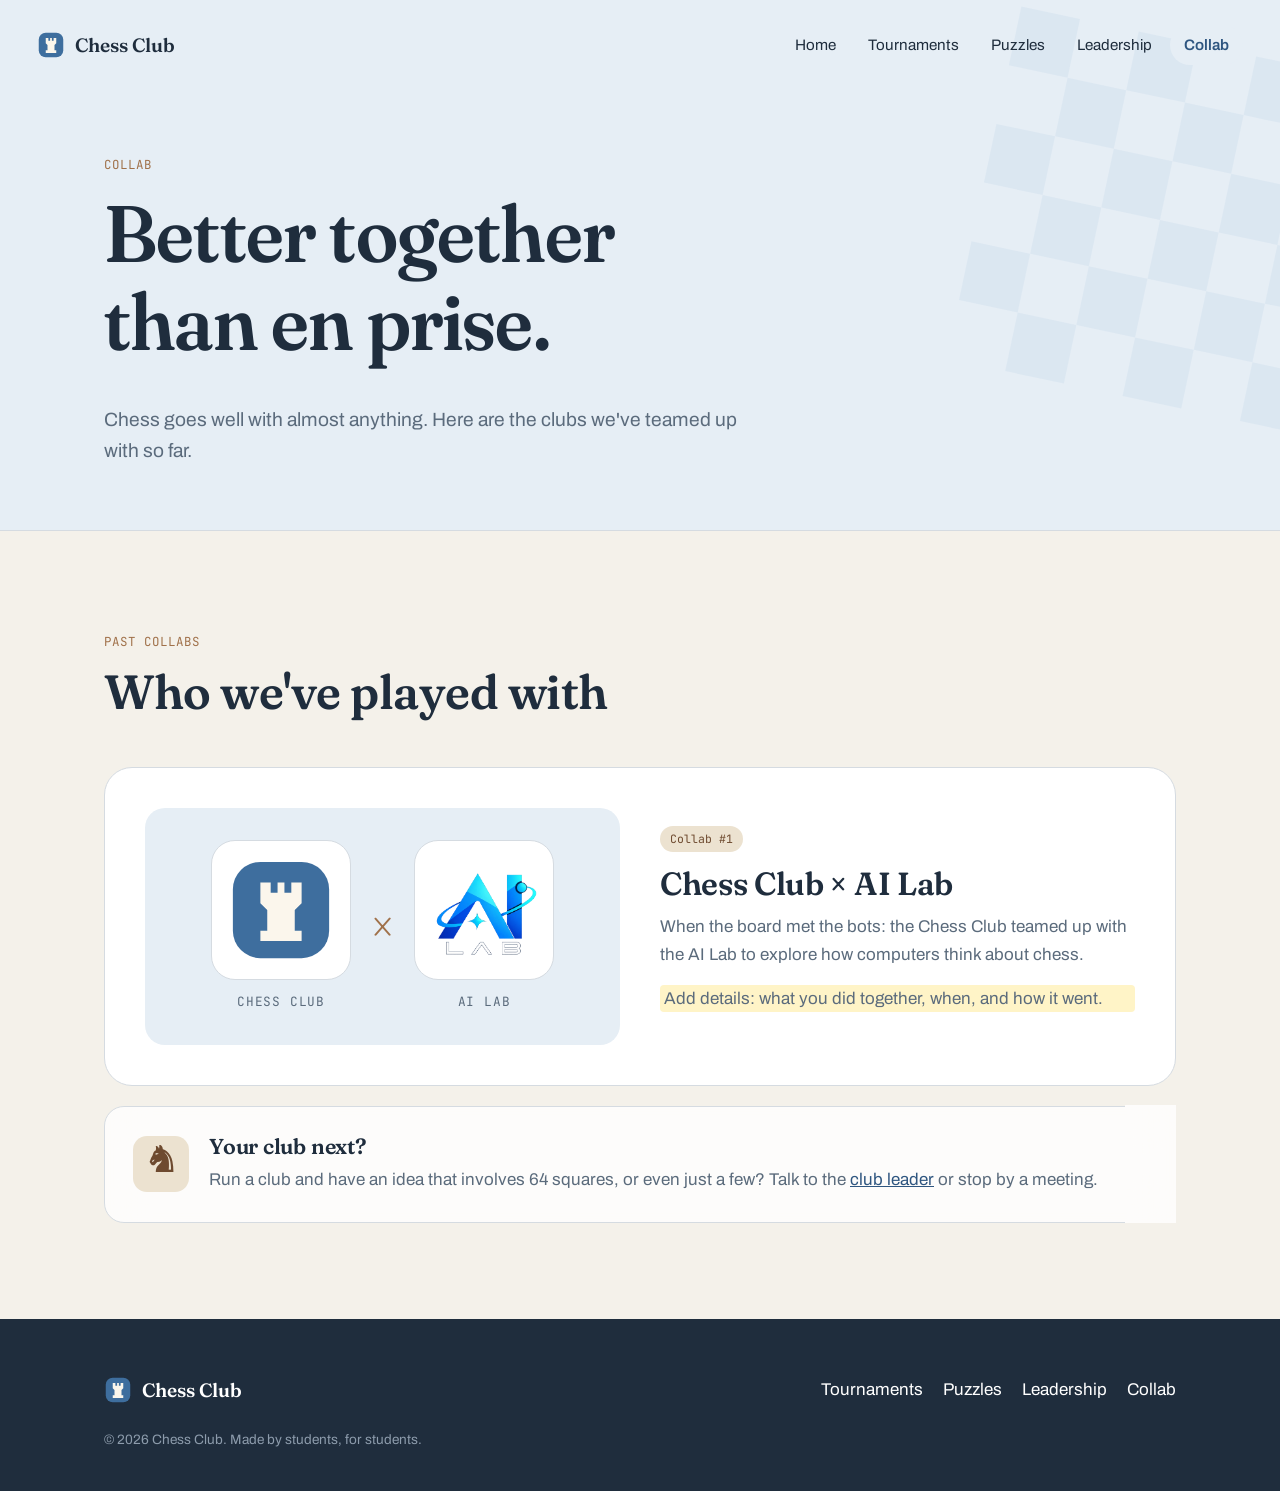
==== collab.html @ 08615cfc "Add Chess Club website Five pages (home, tournaments, puzzles, leadership, collab), a scroll-driven " ====
<!doctype html>
<html lang="en">
<head>
  <meta charset="utf-8">
  <meta name="viewport" content="width=device-width, initial-scale=1">
  <title>Collab · Chess Club</title>
  <meta name="description" content="Clubs the Chess Club has collaborated with, including the AI Lab.">
  <link rel="preconnect" href="https://fonts.googleapis.com">
  <link rel="preconnect" href="https://fonts.gstatic.com" crossorigin>
  <link href="https://fonts.googleapis.com/css2?family=Archivo:wght@400;500;600&family=Fraunces:opsz,wght,SOFT,WONK@9..144,400..700,0..100,0..1&family=JetBrains+Mono:wght@400;500;600&family=Noto+Sans+Symbols+2&display=swap" rel="stylesheet">
  <link rel="stylesheet" href="css/style.css">
  <link rel="icon" href="data:image/svg+xml,%3Csvg xmlns='http://www.w3.org/2000/svg' viewBox='0 0 32 32'%3E%3Crect x='2' y='2' width='28' height='28' rx='8' fill='%233e6e9e'/%3E%3Cpath fill='%23fbf6ec' d='M10 8h3v3h2V8h2v3h2V8h3v6l-2 2v6h2v3H10v-3h2v-6l-2-2z'/%3E%3C/svg%3E">
</head>
<body>
  <div id="scrollProgress"></div>

  <header id="navbar">
    <div class="nav-inner">
      <a class="nav-logo" href="index.html">
        <svg viewBox="0 0 32 32" aria-hidden="true"><rect x="2" y="2" width="28" height="28" rx="8" fill="#3e6e9e"/><path fill="#fbf6ec" d="M10 8h3v3h2V8h2v3h2V8h3v6l-2 2v6h2v3H10v-3h2v-6l-2-2z"/></svg>
        <span>Chess Club</span>
      </a>
      <button class="nav-toggle" aria-expanded="false" aria-controls="navLinks">Menu</button>
      <nav class="nav-links" id="navLinks" aria-label="Main">
        <a href="index.html">Home</a>
        <a href="tournaments.html">Tournaments</a>
        <a href="puzzles.html">Puzzles</a>
        <a href="leadership.html">Leadership</a>
        <a href="collab.html" aria-current="page">Collab</a>
      </nav>
    </div>
  </header>

  <main>
    <section class="page-head">
      <div class="board-texture"></div>
      <div class="container">
        <span class="eyebrow">Collab</span>
        <h1>Better together<br>than en prise.</h1>
        <p class="lede">Chess goes well with almost anything. Here are the clubs we've teamed up with so far.</p>
      </div>
    </section>

    <section class="section">
      <div class="container">
        <div class="section-head reveal">
          <span class="eyebrow">Past collabs</span>
          <h2>Who we've played with</h2>
        </div>

        <article class="collab-feature reveal">
          <div class="collab-logos">
            <div class="collab-logo">
              <img src="assets/chess-club-logo.svg" alt="Chess Club logo">
              <span>Chess Club</span>
            </div>
            <span class="collab-x" aria-hidden="true">×</span>
            <div class="collab-logo">
              <img src="assets/ai-lab-logo.webp" alt="AI Lab logo">
              <span>AI Lab</span>
            </div>
          </div>
          <div class="collab-body">
            <span class="tag">Collab #1</span>
            <h3>Chess Club × AI Lab</h3>
            <p>When the board met the bots: the Chess Club teamed up with the AI Lab to explore how computers think about chess.</p>
            <p class="todo">Add details: what you did together, when, and how it went.</p>
          </div>
        </article>

        <div class="card collab-next reveal">
          <div class="piece-icon" aria-hidden="true">♞</div>
          <div>
            <h3>Your club next?</h3>
            <p>Run a club and have an idea that involves 64 squares, or even just a few? Talk to the <a href="leadership.html">club leader</a> or stop by a meeting.</p>
          </div>
        </div>
      </div>
    </section>
  </main>


  <footer>
    <div class="container">
      <a class="nav-logo" href="index.html">
        <svg viewBox="0 0 32 32" aria-hidden="true"><rect x="2" y="2" width="28" height="28" rx="8" fill="#3e6e9e"/><path fill="#fbf6ec" d="M10 8h3v3h2V8h2v3h2V8h3v6l-2 2v6h2v3H10v-3h2v-6l-2-2z"/></svg>
        <span>Chess Club</span>
      </a>
      <nav aria-label="Footer">
        <a href="tournaments.html">Tournaments</a><a href="puzzles.html">Puzzles</a><a href="leadership.html">Leadership</a><a href="collab.html">Collab</a>
      </nav>
      <p class="footer-small">© <span id="year"></span> Chess Club. Made by students, for students.</p>
    </div>
  </footer>

  <script src="js/site.js"></script>
</body>
</html>
---- css/style.css ----
/* ==========================================================================
   Chess Club — shared styles
   Palette: light blues, grays, tans and wood tones. Flat colour, no gradients.
   ========================================================================== */

:root {
  --bg: #f4f1ea;          /* warm paper */
  --bg-blue: #e6eef5;     /* pale sky */
  --bg-tan: #ece2d0;      /* light tan */
  --surface: #ffffff;
  --ink: #1f2d3d;         /* navy ink */
  --muted: #5b6b7c;
  --line: #d5dbe1;
  --blue: #3e6e9e;        /* accent */
  --blue-dark: #2f5680;
  --blue-soft: #c9dbeb;
  --wood: #a0714a;
  --wood-dark: #6e4a2f;
  --sq-light: #ebd9b9;
  --sq-dark: #b88a5c;
  --rose: #c8695a;

  --font-display: 'Fraunces', Georgia, serif;
  --font-body: 'Archivo', system-ui, sans-serif;
  --font-mono: 'JetBrains Mono', ui-monospace, monospace;

  --radius: 20px;
  --ease: cubic-bezier(0.16, 1, 0.3, 1);
}

*, *::before, *::after { box-sizing: border-box; }

html { -webkit-text-size-adjust: 100%; }

body {
  margin: 0;
  background: var(--bg);
  color: var(--ink);
  font-family: var(--font-body);
  font-size: 1.0625rem;
  line-height: 1.6;
  -webkit-font-smoothing: antialiased;
}

::selection { background: var(--blue); color: #fff; }

/* Scrollbar: flat accent thumb on a light track */
::-webkit-scrollbar { width: 10px; }
::-webkit-scrollbar-track { background: var(--bg-tan); }
::-webkit-scrollbar-thumb { background: var(--blue-soft); border-radius: 10px; border: 2px solid var(--bg-tan); }
::-webkit-scrollbar-thumb:hover { background: var(--blue); }

img, svg { display: block; max-width: 100%; }
[hidden] { display: none !important; }
a { color: var(--blue-dark); }

h1, h2, h3 {
  font-family: var(--font-display);
  font-weight: 600;
  line-height: 1.1;
  letter-spacing: -0.01em;
  margin: 0 0 0.5em;
  font-variation-settings: 'SOFT' 50, 'WONK' 1;
}
h1 { font-size: clamp(2.6rem, 7vw, 5rem); }
h2 { font-size: clamp(2rem, 4.5vw, 3rem); }
h3 { font-size: 1.35rem; }
p { margin: 0 0 1em; }

.container { width: 100%; max-width: 1120px; margin: 0 auto; padding: 0 24px; }
@media (max-width: 600px) { .container { padding: 0 16px; } }

.eyebrow {
  font-family: var(--font-mono);
  font-size: 0.78rem;
  letter-spacing: 0.08em;
  text-transform: uppercase;
  color: var(--wood);
  margin-bottom: 14px;
  display: inline-block;
}

.lede { font-size: 1.2rem; color: var(--muted); max-width: 60ch; }

/* ---------- Scroll progress bar ---------- */
#scrollProgress {
  position: fixed; top: 0; left: 0;
  height: 3px; width: 100%;
  background: var(--blue);
  transform-origin: 0 50%;
  transform: scaleX(0);
  z-index: 1100;
}

/* ---------- Navbar (full width → pill on scroll) ---------- */
#navbar {
  position: fixed; top: 12px; left: 0; right: 0;
  z-index: 1000;
  padding: 0 12px;
}
.nav-inner {
  max-width: 100%;
  margin: 0 auto;
  padding: 12px 24px;
  display: flex; align-items: center; justify-content: space-between; gap: 16px;
  border: 1px solid transparent;
  border-radius: 100px;
  transition: max-width 0.5s var(--ease), padding 0.5s var(--ease), background 0.3s, border-color 0.3s, box-shadow 0.3s;
}
#navbar.nav-scrolled .nav-inner {
  max-width: 860px;
  padding: 8px 10px 8px 20px;
  background: rgba(255, 255, 255, 0.82);
  border-color: var(--line);
  backdrop-filter: blur(20px);
  -webkit-backdrop-filter: blur(20px);
  box-shadow: 0 6px 24px rgba(31, 45, 61, 0.08);
}
.nav-logo {
  display: flex; align-items: center; gap: 10px;
  color: var(--ink); text-decoration: none;
  font-family: var(--font-display); font-weight: 600; font-size: 1.2rem;
}
.nav-logo svg { width: 28px; height: 28px; }
.nav-links { display: flex; align-items: center; gap: 4px; }
.nav-links a {
  color: var(--ink); text-decoration: none;
  font-size: 0.95rem;
  padding: 8px 14px; border-radius: 100px;
  transition: background 0.2s;
}
.nav-links a:hover { background: var(--bg-blue); }
.nav-links a[aria-current="page"] { background: var(--bg-blue); color: var(--blue-dark); font-weight: 600; }
.nav-toggle {
  display: none;
  font: inherit; font-size: 0.95rem;
  background: var(--surface); color: var(--ink);
  border: 1px solid var(--line); border-radius: 100px;
  padding: 8px 16px; cursor: pointer;
}

@media (max-width: 860px) {
  .nav-toggle { display: block; }
  .nav-inner { background: rgba(255, 255, 255, 0.82); border-color: var(--line); padding: 8px 8px 8px 18px; backdrop-filter: blur(20px); -webkit-backdrop-filter: blur(20px); }
  .nav-links {
    display: none;
    position: absolute; top: calc(100% + 8px); left: 12px; right: 12px;
    flex-direction: column; align-items: stretch;
    background: var(--surface); border: 1px solid var(--line); border-radius: var(--radius);
    padding: 8px; box-shadow: 0 12px 32px rgba(31, 45, 61, 0.12);
  }
  .nav-links.open { display: flex; }
  .nav-links a { padding: 12px 16px; border-radius: 12px; }
}

/* ---------- Buttons ---------- */
.btn {
  display: inline-flex; align-items: center; gap: 8px;
  font: inherit; font-weight: 600; font-size: 1rem;
  padding: 14px 28px; border-radius: 12px;
  text-decoration: none; cursor: pointer;
  border: 1.5px solid transparent;
  transition: transform 0.25s var(--ease), background 0.2s, box-shadow 0.25s;
}
.btn:hover { transform: translateY(-2px); }
.btn-primary { background: var(--blue); color: #fff; box-shadow: 0 4px 0 var(--blue-dark); }
.btn-primary:hover { background: var(--blue-dark); box-shadow: 0 6px 0 #22415f; }
.btn-secondary { background: transparent; color: var(--ink); border-color: var(--ink); }
.btn-secondary:hover { background: var(--surface); }

/* ---------- Page header (sub pages) ---------- */
.page-head {
  padding: 150px 0 64px;
  background: var(--bg-blue);
  border-bottom: 1px solid var(--line);
  position: relative; overflow: hidden;
}
.page-head .container { position: relative; z-index: 1; }
.page-head .lede { margin-bottom: 0; }

/* Faint chessboard texture used in heads/hero — flat squares, no gradients */
.board-texture {
  position: absolute; right: -60px; top: 40px;
  width: 360px; height: 360px;
  display: grid; grid-template-columns: repeat(6, 1fr);
  transform: rotate(12deg);
  opacity: 0.35; pointer-events: none;
}
.board-texture span:nth-child(12n+1), .board-texture span:nth-child(12n+3), .board-texture span:nth-child(12n+5),
.board-texture span:nth-child(12n+8), .board-texture span:nth-child(12n+10), .board-texture span:nth-child(12n+12) { background: var(--blue-soft); }
@media (max-width: 700px) { .board-texture { width: 220px; height: 220px; right: -80px; top: 20px; opacity: 0.25; } }

/* ---------- Sections ---------- */
.section { padding: 96px 0; }
.section-tan { background: var(--bg-tan); }
.section-blue { background: var(--bg-blue); }
.section-head { margin-bottom: 48px; }
@media (max-width: 600px) { .section { padding: 64px 0; } }

/* Cards: frosted white on light backgrounds */
.card {
  background: rgba(255, 255, 255, 0.78);
  border: 1px solid var(--line);
  border-radius: var(--radius);
  padding: 28px;
  backdrop-filter: blur(20px);
  -webkit-backdrop-filter: blur(20px);
}
.card h3 { margin-bottom: 8px; }
.card p { color: var(--muted); margin: 0; }

.grid { display: grid; gap: 20px; }
.grid-2 { grid-template-columns: repeat(2, 1fr); }
.grid-3 { grid-template-columns: repeat(3, 1fr); }
.grid-4 { grid-template-columns: repeat(4, 1fr); }
@media (max-width: 900px) { .grid-3, .grid-4 { grid-template-columns: repeat(2, 1fr); } }
@media (max-width: 600px) { .grid-2, .grid-3 { grid-template-columns: 1fr; } }

.piece-icon {
  font-family: 'Noto Sans Symbols 2', serif;
  font-size: 2.2rem; line-height: 1;
  width: 56px; height: 56px;
  display: grid; place-items: center;
  border-radius: 14px;
  background: var(--bg-tan); color: var(--wood-dark);
  margin-bottom: 18px;
}

/* Reveal on scroll */
.reveal { opacity: 0; transform: translateY(24px); transition: opacity 0.7s var(--ease), transform 0.7s var(--ease); }
.reveal.in { opacity: 1; transform: none; }

/* ---------- Hero (home) ---------- */
#hero {
  min-height: 100vh; min-height: 100svh;
  display: flex; align-items: center;
  padding: 130px 0 80px;
  position: relative; overflow: hidden;
}
#hero .container { position: relative; z-index: 1; }
.hero-title { max-width: 14ch; }
.hero-title em { font-style: italic; color: var(--blue); }
.hero-buttons { display: flex; flex-wrap: wrap; gap: 14px; margin-top: 32px; }
.hero-board {
  position: absolute; right: 6vw; top: 50%;
  width: min(34vw, 440px); aspect-ratio: 1;
  transform: translateY(-50%) rotate(-8deg);
  display: grid; grid-template-columns: repeat(4, 1fr);
  border: 14px solid var(--wood); border-radius: 18px;
  box-shadow: 0 30px 60px rgba(110, 74, 47, 0.18);
}
.hero-board span { background: var(--sq-light); display: grid; place-items: center; font-family: 'Noto Sans Symbols 2', serif; font-size: min(5vw, 64px); color: var(--ink); }
.hero-board span:nth-child(8n+2), .hero-board span:nth-child(8n+4),
.hero-board span:nth-child(8n+5), .hero-board span:nth-child(8n+7) { background: var(--sq-dark); }
.hero-board .w { color: #fbf6ec; -webkit-text-stroke: 1.5px var(--ink); }
#hero .lede { max-width: 52ch; }
@media (min-width: 1101px) { #hero .container > * { max-width: 560px; } }
@media (max-width: 1100px) { .hero-board { display: none; } }

.scroll-hint {
  position: absolute; left: 50%; bottom: 28px; transform: translateX(-50%);
  font-family: var(--font-mono); font-size: 0.75rem; letter-spacing: 0.08em; text-transform: uppercase;
  color: var(--muted);
  display: flex; flex-direction: column; align-items: center; gap: 8px;
}
.scroll-hint::after {
  content: ''; width: 10px; height: 10px;
  border-right: 2px solid var(--muted); border-bottom: 2px solid var(--muted);
  transform: rotate(45deg);
  animation: hint 1.6s ease-in-out infinite;
}
@keyframes hint { 50% { transform: translateY(6px) rotate(45deg); } }

/* ---------- Scroll animation ---------- */
.scroll-animation { height: 450vh; position: relative; background: var(--bg-blue); }
.scroll-sticky { position: sticky; top: 0; height: 100vh; height: 100svh; width: 100%; overflow: hidden; }
#boardCanvas { position: absolute; inset: 0; width: 100%; height: 100%; }
@media (max-width: 1024px) { .scroll-animation { height: 400vh; } }
@media (max-width: 768px)  { .scroll-animation { height: 340vh; } }

.move-ticker {
  position: absolute; top: 96px; left: 50%; transform: translateX(-50%);
  font-family: var(--font-mono); font-size: 0.9rem;
  background: var(--surface); color: var(--ink);
  border: 1px solid var(--line); border-radius: 100px;
  padding: 6px 16px;
  opacity: 0; transition: opacity 0.3s;
  white-space: nowrap;
}
.move-ticker.visible { opacity: 1; }

.annotation-card {
  position: absolute; bottom: 10vh; left: 3vw;
  max-width: 330px;
  background: rgba(255, 255, 255, 0.86);
  border: 1px solid var(--line);
  backdrop-filter: blur(20px); -webkit-backdrop-filter: blur(20px);
  border-radius: var(--radius);
  padding: 28px;
  box-shadow: 0 16px 40px rgba(31, 45, 61, 0.1);
  opacity: 0; transform: translateY(20px);
  transition: opacity 0.4s ease, transform 0.4s var(--ease);
  pointer-events: none; z-index: 10;
}
.annotation-card.right { left: auto; right: 3vw; }
.annotation-card.visible { opacity: 1; transform: none; pointer-events: auto; }
.card-number { font-family: var(--font-mono); font-size: 0.75rem; color: var(--blue); margin-bottom: 8px; }
.card-title { font-size: 1.5rem; margin-bottom: 8px; }
.card-desc { font-size: 0.95rem; color: var(--muted); line-height: 1.55; margin-bottom: 16px; }
.card-stat-number { font-family: var(--font-display); font-size: 1.9rem; font-weight: 600; color: var(--blue); line-height: 1; }
.card-stat-label { font-size: 0.82rem; color: var(--muted); display: block; margin-top: 4px; }
.card-link { font-weight: 600; font-size: 0.95rem; }

@media (max-width: 1100px) {
  .annotation-card, .annotation-card.right {
    bottom: 1.5vh; left: 12px; right: 12px; max-width: none;
    padding: 12px 16px;
    display: flex; align-items: center; gap: 12px;
  }
  .card-desc, .card-stat, .card-link { display: none; }
  .card-number { margin-bottom: 0; }
  .card-title { font-size: 1.1rem; margin: 0; }
  .move-ticker { top: 84px; }
}

/* ---------- Specs ---------- */
.specs-grid { display: grid; grid-template-columns: repeat(4, 1fr); gap: 40px; text-align: center; }
.spec-number { font-family: var(--font-display); font-size: 3.6rem; font-weight: 600; display: block; line-height: 1; color: var(--ink); transition: color 0.3s; }
.spec-number.counting { color: var(--blue); }
.spec-number sup { font-size: 0.45em; }
.spec-label { font-size: 0.95rem; color: var(--muted); margin-top: 10px; display: block; }
@media (max-width: 768px) { .specs-grid { grid-template-columns: repeat(2, 1fr); gap: 32px; } .spec-number { font-size: 2.6rem; } }

/* ---------- CTA ---------- */
.cta-box {
  background: var(--wood-dark); color: #f6efe3;
  border-radius: 28px; padding: 64px 48px;
  display: grid; grid-template-columns: 1.4fr 1fr; gap: 32px; align-items: center;
  position: relative; overflow: hidden;
}
.cta-box h2 { color: #fff; }
.cta-box p { color: #e6d6bf; margin: 0; }
.cta-box .btn-primary { background: var(--sq-light); color: var(--wood-dark); box-shadow: 0 4px 0 #c9b38f; }
.cta-box .btn-primary:hover { background: #fff; }
.cta-actions { display: flex; flex-wrap: wrap; gap: 12px; justify-content: flex-end; }
.cta-box .btn-secondary { color: #fff; border-color: #e6d6bf; }
.cta-box .btn-secondary:hover { background: rgba(255, 255, 255, 0.08); }
@media (max-width: 800px) { .cta-box { grid-template-columns: 1fr; padding: 40px 24px; } .cta-actions { justify-content: flex-start; } }

/* ---------- Info list (meeting details etc.) ---------- */
.info-list { list-style: none; margin: 0; padding: 0; display: grid; gap: 14px; }
.info-list li { display: grid; grid-template-columns: 110px 1fr; gap: 12px; padding-bottom: 14px; border-bottom: 1px solid var(--line); }
.info-list li:last-child { border-bottom: 0; padding-bottom: 0; }
.info-list strong { font-family: var(--font-mono); font-size: 0.8rem; font-weight: 500; text-transform: uppercase; letter-spacing: 0.06em; color: var(--wood); padding-top: 3px; }

.todo { background: #fff4c7; border-radius: 4px; padding: 0 4px; }

/* ---------- Tournaments ---------- */
.event {
  display: grid; grid-template-columns: 96px 1fr auto; gap: 24px; align-items: center;
  padding: 24px; background: var(--surface); border: 1px solid var(--line); border-radius: var(--radius);
}
.event + .event { margin-top: 14px; }
.event-date { text-align: center; background: var(--bg-blue); border-radius: 14px; padding: 12px 6px; }
.event-date .m { font-family: var(--font-mono); font-size: 0.75rem; text-transform: uppercase; color: var(--blue-dark); display: block; }
.event-date .d { font-family: var(--font-display); font-size: 2rem; font-weight: 600; line-height: 1.1; }
.event h3 { margin-bottom: 4px; }
.event p { margin: 0; color: var(--muted); font-size: 0.95rem; }
.tag { display: inline-block; font-family: var(--font-mono); font-size: 0.72rem; padding: 4px 10px; border-radius: 100px; background: var(--bg-tan); color: var(--wood-dark); white-space: nowrap; }
@media (max-width: 640px) { .event { grid-template-columns: 72px 1fr; } .event .tag { grid-column: 2; justify-self: start; } }

table.results { width: 100%; border-collapse: collapse; background: var(--surface); border-radius: var(--radius); overflow: hidden; border: 1px solid var(--line); }
.results th, .results td { padding: 14px 18px; text-align: left; border-bottom: 1px solid var(--line); }
.results th { font-family: var(--font-mono); font-size: 0.75rem; text-transform: uppercase; letter-spacing: 0.06em; color: var(--muted); background: var(--bg-blue); font-weight: 500; }
.results tr:last-child td { border-bottom: 0; }
.table-wrap { overflow-x: auto; }

/* ---------- Leadership ---------- */
.leader { text-align: center; padding: 36px 24px; }
.leader .avatar {
  width: 96px; height: 96px; margin: 0 auto 18px;
  border-radius: 50%; background: var(--bg-tan); border: 3px solid var(--sq-dark);
  display: grid; place-items: center;
  font-family: 'Noto Sans Symbols 2', serif; font-size: 3rem; color: var(--wood-dark);
}
.leader .role { font-family: var(--font-mono); font-size: 0.78rem; text-transform: uppercase; letter-spacing: 0.06em; color: var(--blue); display: block; margin-bottom: 10px; }

/* ---------- Puzzles ---------- */
.puzzle-layout { display: grid; grid-template-columns: minmax(0, 560px) 1fr; gap: 40px; align-items: start; }
@media (max-width: 900px) { .puzzle-layout { grid-template-columns: 1fr; } }
.board-frame { background: var(--wood); padding: 14px; border-radius: 18px; box-shadow: 0 24px 48px rgba(110, 74, 47, 0.18); }
.board {
  display: grid; grid-template-columns: repeat(8, 1fr); grid-template-rows: repeat(8, 1fr);
  aspect-ratio: 1; width: 100%;
  border-radius: 6px; overflow: hidden; user-select: none; -webkit-user-select: none;
}
.sq {
  position: relative; display: grid; place-items: center;
  background: var(--sq-light); border: 0; padding: 0; cursor: pointer;
  font-family: 'Noto Sans Symbols 2', serif; font-size: clamp(1.6rem, 6.4vw, 3.1rem); line-height: 1;
}
.sq.dark { background: var(--sq-dark); }
.sq .pc-w { color: #fbf6ec; -webkit-text-stroke: 1.5px var(--ink); }
.sq .pc-b { color: var(--ink); }
.sq.sel { box-shadow: inset 0 0 0 4px var(--blue); }
.sq.last { background: #cfe0ee; }
.sq.dark.last { background: #9db8cf; }
.sq.wrong { animation: shake 0.35s; background: #f2c9c1; }
@keyframes shake { 25% { transform: translateX(-3px); } 75% { transform: translateX(3px); } }
.sq .coord { position: absolute; font-family: var(--font-mono); font-size: 0.6rem; color: var(--wood-dark); opacity: 0.8; }
.sq .coord.f { right: 3px; bottom: 1px; }
.sq .coord.r { left: 3px; top: 2px; }
.sq:focus-visible { outline: 3px solid var(--blue); outline-offset: -3px; z-index: 1; }

.puzzle-tabs { display: flex; flex-wrap: wrap; gap: 8px; margin-bottom: 24px; }
.puzzle-tabs button {
  font: inherit; font-size: 0.9rem; cursor: pointer;
  padding: 8px 16px; border-radius: 100px;
  background: var(--surface); color: var(--ink); border: 1px solid var(--line);
}
.puzzle-tabs button[aria-selected="true"] { background: var(--ink); color: #fff; border-color: var(--ink); }
.puzzle-tabs button.solved::after { content: ' ✓'; }
.puzzle-status { font-family: var(--font-mono); font-size: 0.9rem; padding: 12px 16px; border-radius: 12px; background: var(--bg-blue); margin: 20px 0; min-height: 3em; }
.puzzle-status.ok { background: #dcebd6; }
.puzzle-status.bad { background: #f6dcd6; }
.puzzle-actions { display: flex; gap: 10px; flex-wrap: wrap; }
.puzzle-actions .btn { padding: 10px 18px; font-size: 0.92rem; }

/* ---------- Footer ---------- */
footer { background: var(--ink); color: #c4cfda; padding: 56px 0 40px; margin-top: 0; }
footer .container { display: flex; flex-wrap: wrap; justify-content: space-between; gap: 24px; align-items: center; }
footer a { color: #fff; text-decoration: none; margin-left: 20px; }
footer a:first-child { margin-left: 0; }
footer a:hover { text-decoration: underline; }
footer .nav-logo { color: #fff; }
.footer-small { width: 100%; font-size: 0.85rem; color: #8d9cac; margin: 0; }

@media (prefers-reduced-motion: reduce) {
  *, *::before, *::after { animation: none !important; transition: none !important; }
  .reveal { opacity: 1; transform: none; }
}

/* ---------- Collab ---------- */
.collab-feature {
  display: grid; grid-template-columns: minmax(0, 1fr) minmax(0, 1fr); gap: 40px; align-items: center;
  background: var(--surface); border: 1px solid var(--line); border-radius: 28px;
  padding: 40px;
}
.collab-logos { display: flex; align-items: center; justify-content: center; gap: 20px; background: var(--bg-blue); border-radius: var(--radius); padding: 32px 20px; }
.collab-logo { display: flex; flex-direction: column; align-items: center; gap: 12px; font-family: var(--font-mono); font-size: 0.8rem; color: var(--muted); text-transform: uppercase; letter-spacing: 0.06em; }
.collab-logo img { width: 140px; height: 140px; object-fit: contain; background: #fff; border-radius: 24px; padding: 14px; border: 1px solid var(--line); }
.collab-x { font-family: var(--font-display); font-size: 3rem; color: var(--wood); line-height: 1; }
.collab-body h3 { font-size: 2rem; margin: 14px 0 12px; }
.collab-body p { color: var(--muted); }
.collab-next { display: flex; gap: 20px; align-items: center; margin-top: 20px; }
.collab-next .piece-icon { margin: 0; flex-shrink: 0; }
@media (max-width: 800px) {
  .collab-feature { grid-template-columns: 1fr; padding: 20px; gap: 24px; }
  .collab-logo img { width: 104px; height: 104px; }
  .collab-x { font-size: 2.2rem; }
}

.leader-feature { display: flex; align-items: center; gap: 32px; text-align: left; max-width: 720px; margin: 0 auto; padding: 40px; }
.leader-feature .avatar { margin: 0; flex-shrink: 0; width: 120px; height: 120px; font-size: 3.8rem; }
.leader-feature h3 { font-size: 2rem; }
@media (max-width: 600px) { .leader-feature { flex-direction: column; text-align: center; padding: 32px 20px; } }

/* ---------- Puzzle arcade ---------- */
.arcade {
  --t-light: #ebd9b9; --t-dark: #b88a5c; --t-frame: #8b5e3c; --t-bg: #f4ece0; --t-accent: #8b5e3c;
  background: var(--t-bg);
  transition: background 0.6s ease;
}
.themed { background: var(--t-frame); transition: background 0.4s ease; }
.themed .sq { background: var(--t-light); }
.themed .sq.dark { background: var(--t-dark); }
.themed .sq .coord { color: var(--t-frame); }
.themed .sq.last { background: color-mix(in srgb, var(--t-light) 55%, #7fb0dc); }
.themed .sq.dark.last { background: color-mix(in srgb, var(--t-dark) 55%, #7fb0dc); }

.attract { display: grid; grid-template-columns: minmax(0, 1fr) minmax(0, 1fr); gap: 56px; align-items: center; }
.attract-stage { text-align: center; }
.spin-wrap { perspective: 1200px; max-width: 440px; margin: 0 auto; }
.spin-board { transition: transform 0.35s cubic-bezier(0.5, 0, 0.75, 0), background 0.4s; transform-style: preserve-3d; }
.spin-board.spin-in { transition: transform 0.45s var(--ease); }
.spin-board .sq { cursor: default; font-size: clamp(1.1rem, 4.2vw, 2.2rem); }
.world-name { font-family: var(--font-display); font-size: 1.5rem; font-weight: 600; margin: 22px 0 0; color: var(--t-accent); min-height: 1.6em; transition: color 0.4s; }
.btn-play { font-size: 1.2rem; padding: 18px 40px; border-radius: 100px; background: var(--t-accent); box-shadow: 0 5px 0 rgba(31, 45, 61, 0.35); transition: transform 0.25s var(--ease), background 0.4s; }
.btn-play:hover { background: var(--t-accent); filter: brightness(1.08); }
@media (max-width: 860px) { .attract { grid-template-columns: 1fr; gap: 32px; } .attract-copy { text-align: center; } .attract-copy .lede { margin-inline: auto; } }

.levels-head { display: flex; justify-content: space-between; align-items: end; gap: 16px; flex-wrap: wrap; margin-bottom: 32px; }
.progress-text { font-family: var(--font-mono); font-size: 0.9rem; color: var(--muted); margin: 0; }
.level-grid { display: grid; grid-template-columns: repeat(3, 1fr); gap: 20px; }
@media (max-width: 900px) { .level-grid { grid-template-columns: repeat(2, 1fr); } }
@media (max-width: 560px) { .level-grid { grid-template-columns: 1fr; } }

.level-card {
  font: inherit; text-align: left; color: var(--ink); cursor: pointer;
  background: var(--surface); border: 2px solid var(--line); border-radius: var(--radius);
  padding: 18px; display: grid; grid-template-columns: 84px 1fr; gap: 16px; align-items: center;
  transition: transform 0.3s var(--ease), border-color 0.2s, box-shadow 0.3s;
  animation: pop-in 0.5s var(--ease) both;
}
.level-card:hover:not(:disabled) { transform: translateY(-4px); border-color: var(--c-frame); box-shadow: 0 12px 28px rgba(31, 45, 61, 0.12); }
.level-card:disabled { cursor: not-allowed; opacity: 0.6; }
.level-card:disabled .mini-board { filter: grayscale(0.9); }
@keyframes pop-in { from { opacity: 0; transform: translateY(16px) scale(0.96); } }
.mini-board { display: grid; grid-template-columns: repeat(4, 1fr); aspect-ratio: 1; border: 5px solid var(--c-frame); border-radius: 10px; overflow: hidden; position: relative; }
.mini-board span { background: var(--c-light); }
.mini-board span:nth-child(8n+2), .mini-board span:nth-child(8n+4), .mini-board span:nth-child(8n+5), .mini-board span:nth-child(8n+7) { background: var(--c-dark); }
.mini-board .mini-piece { position: absolute; inset: 0; display: grid; place-items: center; font-family: 'Noto Sans Symbols 2', serif; font-size: 2rem; color: #fbf6ec; -webkit-text-stroke: 1.2px var(--ink); background: none; }
.level-num { font-family: var(--font-mono); font-size: 0.72rem; text-transform: uppercase; letter-spacing: 0.06em; color: var(--c-frame); }
.level-card h3 { font-size: 1.2rem; margin: 2px 0 6px; }
.pips { display: flex; gap: 4px; align-items: center; }
.pips i { width: 9px; height: 9px; border-radius: 50%; background: var(--line); }
.pips i.on { background: var(--c-frame); }
.level-state { font-family: var(--font-mono); font-size: 0.75rem; color: var(--muted); margin-left: 8px; display: inline-flex; align-items: center; gap: 4px; }
.level-state svg { width: 12px; height: 12px; }
.level-card.solved .level-state { color: #3f7a45; }

.link-back { font: inherit; font-size: 0.92rem; background: none; border: 0; padding: 0; margin-bottom: 18px; cursor: pointer; color: var(--blue-dark); display: block; }
.link-back:hover { text-decoration: underline; }
.flavor { font-family: var(--font-display); font-style: italic; color: var(--t-accent); font-size: 1.1rem; margin-top: -4px; }
#game .eyebrow { color: var(--t-accent); }
.board-frame.win { animation: win 0.7s var(--ease); }
@keyframes win { 30% { transform: scale(1.035) rotate(-1deg); } 60% { transform: scale(0.99) rotate(0.6deg); } }
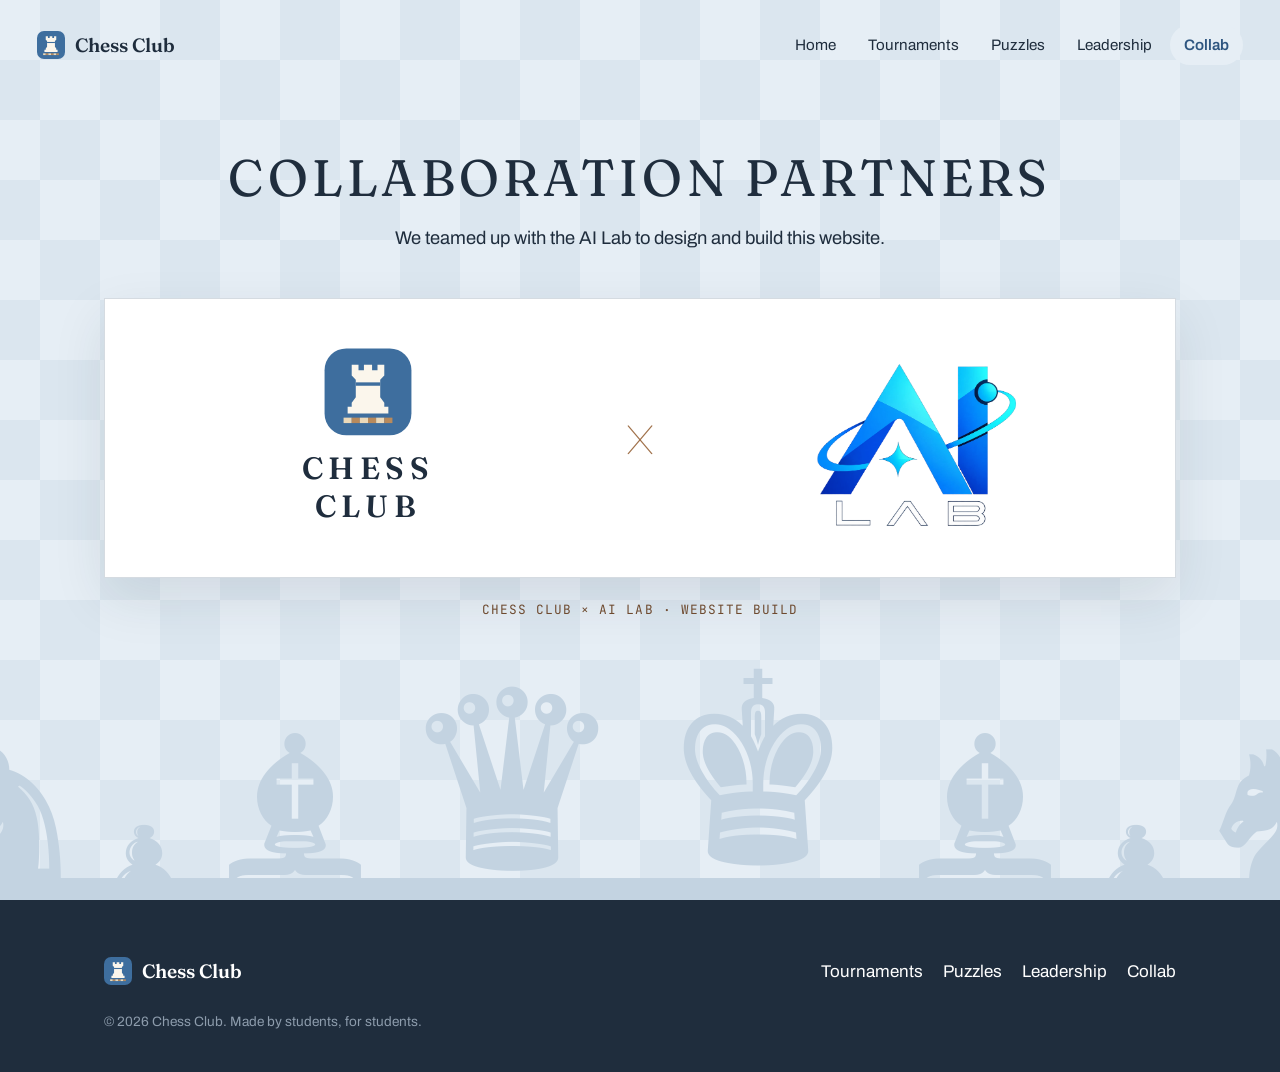
==== commit 90d15bbd: "Play-button animation, new logo, VP, schedule, collab redesign - Chess animation now plays from a bu" ====
--- a/collab.html
+++ b/collab.html
@@ -9,7 +9,7 @@
   <link rel="preconnect" href="https://fonts.gstatic.com" crossorigin>
   <link href="https://fonts.googleapis.com/css2?family=Archivo:wght@400;500;600&family=Fraunces:opsz,wght,SOFT,WONK@9..144,400..700,0..100,0..1&family=JetBrains+Mono:wght@400;500;600&family=Noto+Sans+Symbols+2&display=swap" rel="stylesheet">
   <link rel="stylesheet" href="css/style.css">
-  <link rel="icon" href="data:image/svg+xml,%3Csvg xmlns='http://www.w3.org/2000/svg' viewBox='0 0 32 32'%3E%3Crect x='2' y='2' width='28' height='28' rx='8' fill='%233e6e9e'/%3E%3Cpath fill='%23fbf6ec' d='M10 8h3v3h2V8h2v3h2V8h3v6l-2 2v6h2v3H10v-3h2v-6l-2-2z'/%3E%3C/svg%3E">
+  <link rel="icon" href="assets/chess-club-logo.svg" type="image/svg+xml">
 </head>
 <body>
   <div id="scrollProgress"></div>
@@ -17,7 +17,7 @@
   <header id="navbar">
     <div class="nav-inner">
       <a class="nav-logo" href="index.html">
-        <svg viewBox="0 0 32 32" aria-hidden="true"><rect x="2" y="2" width="28" height="28" rx="8" fill="#3e6e9e"/><path fill="#fbf6ec" d="M10 8h3v3h2V8h2v3h2V8h3v6l-2 2v6h2v3H10v-3h2v-6l-2-2z"/></svg>
+        <svg viewBox="0 0 64 64" aria-hidden="true"><rect width="64" height="64" rx="16" fill="#3e6e9e"/><path fill="#fbf6ec" d="M20 12h5v4h4v-4h6v4h4v-4h5v8l-3 3v13l3 4v3h3v5H17v-5h3v-3l3-4V23l-3-3z"/><rect x="23" y="25" width="18" height="2.5" fill="#3e6e9e"/><g><rect x="14" y="51" width="6" height="4" fill="#ebd9b9"/><rect x="20" y="51" width="6" height="4" fill="#b88a5c"/><rect x="26" y="51" width="6" height="4" fill="#ebd9b9"/><rect x="32" y="51" width="6" height="4" fill="#b88a5c"/><rect x="38" y="51" width="6" height="4" fill="#ebd9b9"/><rect x="44" y="51" width="6" height="4" fill="#b88a5c"/></g></svg>
         <span>Chess Club</span>
       </a>
       <button class="nav-toggle" aria-expanded="false" aria-controls="navLinks">Menu</button>
@@ -32,49 +32,17 @@
   </header>
 
   <main>
-    <section class="page-head">
-      <div class="board-texture"></div>
+    <section class="partners-hero">
+      <div class="piece-skyline" aria-hidden="true"><span style="font-size:90px">♟</span><span style="font-size:150px">♜</span><span style="font-size:170px">♞</span><span style="font-size:100px">♟</span><span style="font-size:190px">♝</span><span style="font-size:230px">♛</span><span style="font-size:250px">♚</span><span style="font-size:190px">♝</span><span style="font-size:100px">♟</span><span style="font-size:170px">♞</span><span style="font-size:150px">♜</span><span style="font-size:90px">♟</span></div>
       <div class="container">
-        <span class="eyebrow">Collab</span>
-        <h1>Better together<br>than en prise.</h1>
-        <p class="lede">Chess goes well with almost anything. Here are the clubs we've teamed up with so far.</p>
-      </div>
-    </section>
-
-    <section class="section">
-      <div class="container">
-        <div class="section-head reveal">
-          <span class="eyebrow">Past collabs</span>
-          <h2>Who we've played with</h2>
+        <h1 class="partners-title">Collaboration Partners</h1>
+        <p class="partners-lede">We teamed up with the AI Lab to design and build this website.</p>
+        <div class="partner-strip reveal">
+          <div class="partner-item"><svg class="wordmark" viewBox="0 0 260 210" role="img" aria-label="Chess Club logo"><g transform="translate(82 6) scale(1.5)"><rect width="64" height="64" rx="16" fill="#3e6e9e"/><path fill="#fbf6ec" d="M20 12h5v4h4v-4h6v4h4v-4h5v8l-3 3v13l3 4v3h3v5H17v-5h3v-3l3-4V23l-3-3z"/><rect x="23" y="25" width="18" height="2.5" fill="#3e6e9e"/><rect x="14" y="51" width="6" height="4" fill="#ebd9b9"/><rect x="20" y="51" width="6" height="4" fill="#b88a5c"/><rect x="26" y="51" width="6" height="4" fill="#ebd9b9"/><rect x="32" y="51" width="6" height="4" fill="#b88a5c"/><rect x="38" y="51" width="6" height="4" fill="#ebd9b9"/><rect x="44" y="51" width="6" height="4" fill="#b88a5c"/></g><text x="130" y="150" text-anchor="middle" font-family="Fraunces, Georgia, serif" font-size="34" font-weight="600" letter-spacing="6" fill="#1f2d3d">CHESS</text><text x="130" y="192" text-anchor="middle" font-family="Fraunces, Georgia, serif" font-size="34" font-weight="600" letter-spacing="6" fill="#1f2d3d">CLUB</text></svg></div>
+          <span class="partner-x" aria-hidden="true">×</span>
+          <div class="partner-item"><img src="assets/ai-lab-logo.webp" alt="AI Lab logo"></div>
         </div>
-
-        <article class="collab-feature reveal">
-          <div class="collab-logos">
-            <div class="collab-logo">
-              <img src="assets/chess-club-logo.svg" alt="Chess Club logo">
-              <span>Chess Club</span>
-            </div>
-            <span class="collab-x" aria-hidden="true">×</span>
-            <div class="collab-logo">
-              <img src="assets/ai-lab-logo.webp" alt="AI Lab logo">
-              <span>AI Lab</span>
-            </div>
-          </div>
-          <div class="collab-body">
-            <span class="tag">Collab #1</span>
-            <h3>Chess Club × AI Lab</h3>
-            <p>When the board met the bots: the Chess Club teamed up with the AI Lab to explore how computers think about chess.</p>
-            <p class="todo">Add details: what you did together, when, and how it went.</p>
-          </div>
-        </article>
-
-        <div class="card collab-next reveal">
-          <div class="piece-icon" aria-hidden="true">♞</div>
-          <div>
-            <h3>Your club next?</h3>
-            <p>Run a club and have an idea that involves 64 squares, or even just a few? Talk to the <a href="leadership.html">club leader</a> or stop by a meeting.</p>
-          </div>
-        </div>
+        <p class="partner-caption">Chess Club × AI Lab · Website build</p>
       </div>
     </section>
   </main>
@@ -83,7 +51,7 @@
   <footer>
     <div class="container">
       <a class="nav-logo" href="index.html">
-        <svg viewBox="0 0 32 32" aria-hidden="true"><rect x="2" y="2" width="28" height="28" rx="8" fill="#3e6e9e"/><path fill="#fbf6ec" d="M10 8h3v3h2V8h2v3h2V8h3v6l-2 2v6h2v3H10v-3h2v-6l-2-2z"/></svg>
+        <svg viewBox="0 0 64 64" aria-hidden="true"><rect width="64" height="64" rx="16" fill="#3e6e9e"/><path fill="#fbf6ec" d="M20 12h5v4h4v-4h6v4h4v-4h5v8l-3 3v13l3 4v3h3v5H17v-5h3v-3l3-4V23l-3-3z"/><rect x="23" y="25" width="18" height="2.5" fill="#3e6e9e"/><g><rect x="14" y="51" width="6" height="4" fill="#ebd9b9"/><rect x="20" y="51" width="6" height="4" fill="#b88a5c"/><rect x="26" y="51" width="6" height="4" fill="#ebd9b9"/><rect x="32" y="51" width="6" height="4" fill="#b88a5c"/><rect x="38" y="51" width="6" height="4" fill="#ebd9b9"/><rect x="44" y="51" width="6" height="4" fill="#b88a5c"/></g></svg>
         <span>Chess Club</span>
       </a>
       <nav aria-label="Footer">
--- a/css/style.css
+++ b/css/style.css
@@ -272,11 +272,15 @@
 @keyframes hint { 50% { transform: translateY(6px) rotate(45deg); } }
 
 /* ---------- Scroll animation ---------- */
-.scroll-animation { height: 450vh; position: relative; background: var(--bg-blue); }
-.scroll-sticky { position: sticky; top: 0; height: 100vh; height: 100svh; width: 100%; overflow: hidden; }
+.scroll-animation { position: relative; background: var(--bg-blue); }
+.scroll-sticky { position: relative; height: 100vh; height: 100svh; min-height: 560px; max-height: 920px; width: 100%; overflow: hidden; }
+.board-play {
+  position: absolute; left: 50%; bottom: 5vh; transform: translateX(-50%); z-index: 11;
+  border-radius: 100px; padding: 14px 30px; font-size: 1.05rem;
+}
+.board-play:hover { transform: translateX(-50%) translateY(-2px); }
+.board-play.is-playing { background: var(--surface); color: var(--ink); border-color: var(--line); box-shadow: 0 4px 0 var(--line); padding: 10px 22px; font-size: 0.92rem; }
 #boardCanvas { position: absolute; inset: 0; width: 100%; height: 100%; }
-@media (max-width: 1024px) { .scroll-animation { height: 400vh; } }
-@media (max-width: 768px)  { .scroll-animation { height: 340vh; } }
 
 .move-ticker {
   position: absolute; top: 96px; left: 50%; transform: translateX(-50%);
@@ -321,6 +325,7 @@
   .card-number { margin-bottom: 0; }
   .card-title { font-size: 1.1rem; margin: 0; }
   .move-ticker { top: 84px; }
+  .board-play { bottom: calc(1.5vh + 72px); }
 }
 
 /* ---------- Specs ---------- */
@@ -441,28 +446,53 @@
 }
 
 /* ---------- Collab ---------- */
-.collab-feature {
-  display: grid; grid-template-columns: minmax(0, 1fr) minmax(0, 1fr); gap: 40px; align-items: center;
-  background: var(--surface); border: 1px solid var(--line); border-radius: 28px;
-  padding: 40px;
-}
-.collab-logos { display: flex; align-items: center; justify-content: center; gap: 20px; background: var(--bg-blue); border-radius: var(--radius); padding: 32px 20px; }
-.collab-logo { display: flex; flex-direction: column; align-items: center; gap: 12px; font-family: var(--font-mono); font-size: 0.8rem; color: var(--muted); text-transform: uppercase; letter-spacing: 0.06em; }
-.collab-logo img { width: 140px; height: 140px; object-fit: contain; background: #fff; border-radius: 24px; padding: 14px; border: 1px solid var(--line); }
-.collab-x { font-family: var(--font-display); font-size: 3rem; color: var(--wood); line-height: 1; }
-.collab-body h3 { font-size: 2rem; margin: 14px 0 12px; }
-.collab-body p { color: var(--muted); }
-.collab-next { display: flex; gap: 20px; align-items: center; margin-top: 20px; }
-.collab-next .piece-icon { margin: 0; flex-shrink: 0; }
-@media (max-width: 800px) {
-  .collab-feature { grid-template-columns: 1fr; padding: 20px; gap: 24px; }
-  .collab-logo img { width: 104px; height: 104px; }
-  .collab-x { font-size: 2.2rem; }
-}
-
-.leader-feature { display: flex; align-items: center; gap: 32px; text-align: left; max-width: 720px; margin: 0 auto; padding: 40px; }
-.leader-feature .avatar { margin: 0; flex-shrink: 0; width: 120px; height: 120px; font-size: 3.8rem; }
-.leader-feature h3 { font-size: 2rem; }
+.partners-hero {
+  position: relative; overflow: hidden;
+  min-height: 100vh; min-height: 100svh;
+  padding: 150px 0 260px;
+  text-align: center;
+  background-color: var(--bg-blue);
+  /* Flat checkerboard, two close tones of pale blue */
+  background-image: repeating-conic-gradient(#dbe6ef 0 25%, transparent 0 50%);
+  background-size: 120px 120px;
+  background-position: center top;
+}
+.partners-hero .container { position: relative; z-index: 1; }
+.partners-title {
+  font-weight: 400; text-transform: uppercase; letter-spacing: 0.08em;
+  font-size: clamp(1.9rem, 4.6vw, 3.2rem); margin-bottom: 18px;
+}
+.partners-lede { font-size: 1.15rem; color: var(--ink); max-width: 56ch; margin: 0 auto 44px; }
+.partner-strip {
+  background: var(--surface); border: 1px solid var(--line);
+  box-shadow: 0 20px 50px rgba(31, 45, 61, 0.1);
+  display: flex; align-items: center; justify-content: space-evenly; gap: 24px;
+  padding: 44px 32px;
+}
+.partner-item { width: min(260px, 36vw); display: grid; place-items: center; }
+.partner-item svg, .partner-item img { width: 100%; height: auto; max-height: 190px; object-fit: contain; }
+.partner-x { font-family: var(--font-display); font-weight: 300; font-size: clamp(3rem, 7vw, 5rem); line-height: 1; color: var(--wood); }
+.partner-caption { font-family: var(--font-mono); font-size: 0.8rem; letter-spacing: 0.08em; text-transform: uppercase; color: var(--wood-dark); margin: 22px 0 0; }
+
+/* Chess-piece skyline along the bottom */
+.piece-skyline {
+  position: absolute; left: 0; right: 0; bottom: -28px;
+  display: flex; justify-content: center; align-items: flex-end; gap: 0.5vw;
+  font-family: 'Noto Sans Symbols 2', serif; line-height: 1;
+  color: #c3d3e1; pointer-events: none; white-space: nowrap;
+}
+.piece-skyline::after { content: ''; position: absolute; left: 0; right: 0; bottom: 28px; height: 22px; background: #c3d3e1; }
+@media (max-width: 700px) {
+  .partners-hero { padding: 120px 0 170px; background-size: 72px 72px; }
+  .piece-skyline { transform: scale(0.55); transform-origin: bottom center; }
+  .partner-strip { padding: 28px 16px; gap: 10px; }
+}
+
+.leader-grid { display: grid; grid-template-columns: repeat(2, minmax(0, 1fr)); gap: 20px; max-width: 980px; margin: 0 auto; }
+@media (max-width: 800px) { .leader-grid { grid-template-columns: 1fr; } }
+.leader-feature { display: flex; align-items: center; gap: 28px; text-align: left; padding: 36px; }
+.leader-feature .avatar { margin: 0; flex-shrink: 0; width: 104px; height: 104px; font-size: 3.2rem; }
+.leader-feature h3 { font-size: 1.8rem; }
 @media (max-width: 600px) { .leader-feature { flex-direction: column; text-align: center; padding: 32px 20px; } }
 
 /* ---------- Puzzle arcade ---------- */
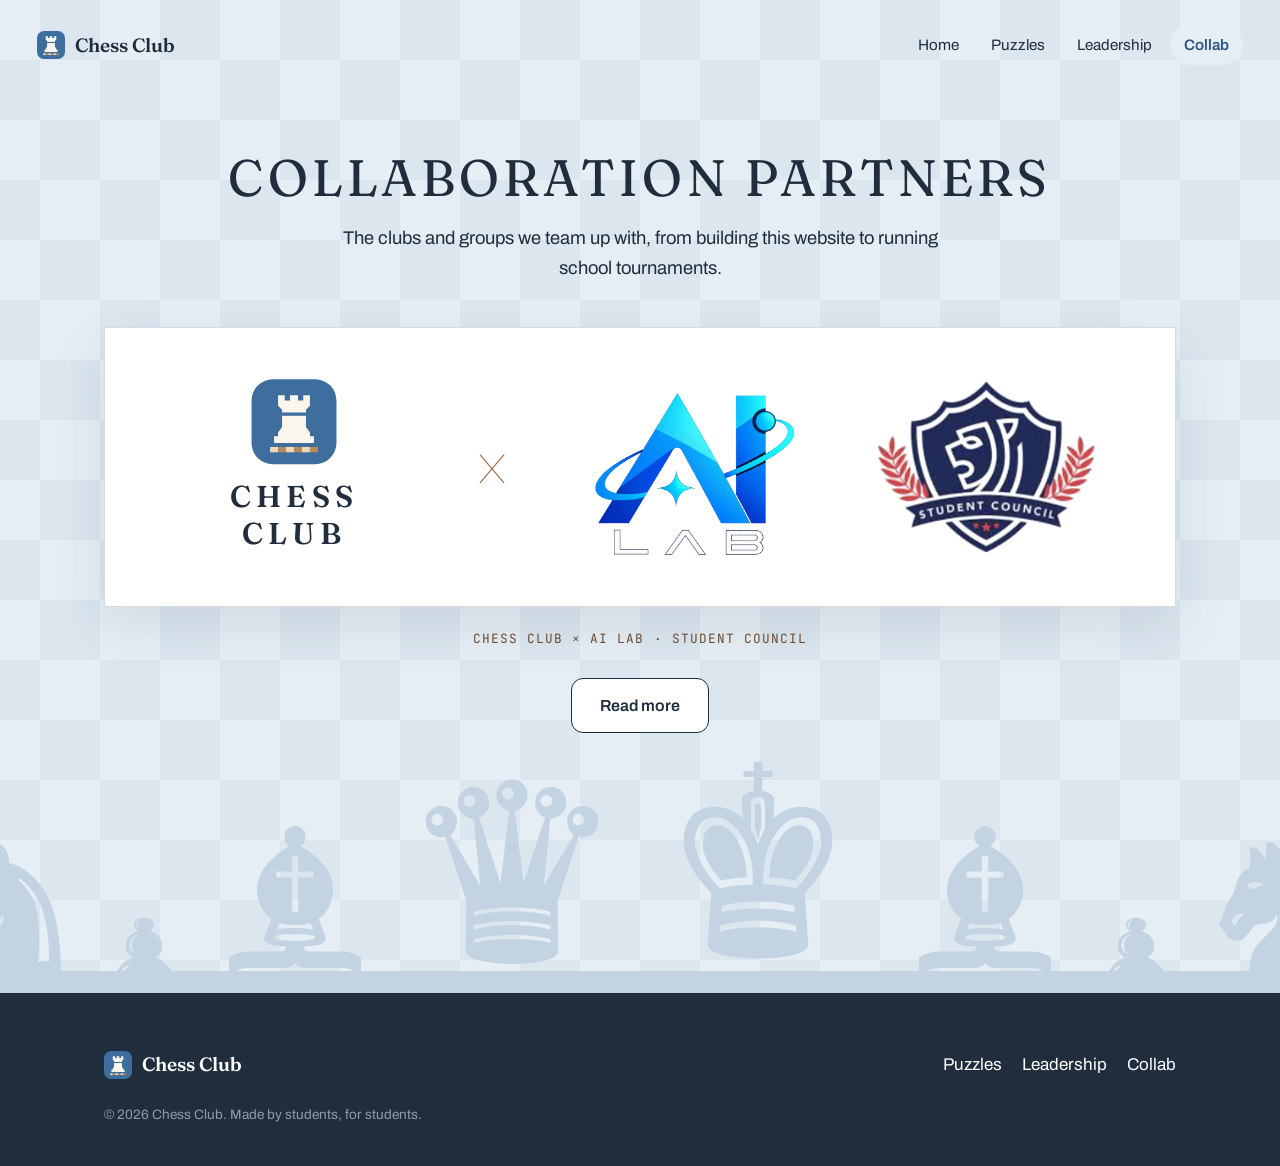
==== commit 1946c582: "Remove tournaments page, add Student Council partner and Read more - Delete tournaments.html and eve" ====
--- a/collab.html
+++ b/collab.html
@@ -23,7 +23,6 @@
       <button class="nav-toggle" aria-expanded="false" aria-controls="navLinks">Menu</button>
       <nav class="nav-links" id="navLinks" aria-label="Main">
         <a href="index.html">Home</a>
-        <a href="tournaments.html">Tournaments</a>
         <a href="puzzles.html">Puzzles</a>
         <a href="leadership.html">Leadership</a>
         <a href="collab.html" aria-current="page">Collab</a>
@@ -36,13 +35,35 @@
       <div class="piece-skyline" aria-hidden="true"><span style="font-size:90px">♟</span><span style="font-size:150px">♜</span><span style="font-size:170px">♞</span><span style="font-size:100px">♟</span><span style="font-size:190px">♝</span><span style="font-size:230px">♛</span><span style="font-size:250px">♚</span><span style="font-size:190px">♝</span><span style="font-size:100px">♟</span><span style="font-size:170px">♞</span><span style="font-size:150px">♜</span><span style="font-size:90px">♟</span></div>
       <div class="container">
         <h1 class="partners-title">Collaboration Partners</h1>
-        <p class="partners-lede">We teamed up with the AI Lab to design and build this website.</p>
+        <p class="partners-lede">The clubs and groups we team up with, from building this website to running school tournaments.</p>
         <div class="partner-strip reveal">
           <div class="partner-item"><svg class="wordmark" viewBox="0 0 260 210" role="img" aria-label="Chess Club logo"><g transform="translate(82 6) scale(1.5)"><rect width="64" height="64" rx="16" fill="#3e6e9e"/><path fill="#fbf6ec" d="M20 12h5v4h4v-4h6v4h4v-4h5v8l-3 3v13l3 4v3h3v5H17v-5h3v-3l3-4V23l-3-3z"/><rect x="23" y="25" width="18" height="2.5" fill="#3e6e9e"/><rect x="14" y="51" width="6" height="4" fill="#ebd9b9"/><rect x="20" y="51" width="6" height="4" fill="#b88a5c"/><rect x="26" y="51" width="6" height="4" fill="#ebd9b9"/><rect x="32" y="51" width="6" height="4" fill="#b88a5c"/><rect x="38" y="51" width="6" height="4" fill="#ebd9b9"/><rect x="44" y="51" width="6" height="4" fill="#b88a5c"/></g><text x="130" y="150" text-anchor="middle" font-family="Fraunces, Georgia, serif" font-size="34" font-weight="600" letter-spacing="6" fill="#1f2d3d">CHESS</text><text x="130" y="192" text-anchor="middle" font-family="Fraunces, Georgia, serif" font-size="34" font-weight="600" letter-spacing="6" fill="#1f2d3d">CLUB</text></svg></div>
           <span class="partner-x" aria-hidden="true">×</span>
           <div class="partner-item"><img src="assets/ai-lab-logo.webp" alt="AI Lab logo"></div>
+          <div class="partner-item"><img src="assets/student-council-logo.png" alt="Student Council logo"></div>
         </div>
-        <p class="partner-caption">Chess Club × AI Lab · Website build</p>
+        <p class="partner-caption">Chess Club × AI Lab · Student Council</p>
+
+        <button class="btn btn-secondary readmore-btn" type="button" aria-expanded="false" aria-controls="collabStories">Read more</button>
+
+        <div class="collab-stories" id="collabStories" hidden>
+          <article class="story">
+            <img src="assets/ai-lab-logo.webp" alt="" aria-hidden="true">
+            <div>
+              <span class="eyebrow">Chess Club × AI Lab</span>
+              <h3>Building this website</h3>
+              <p>This website is a collaboration between the Chess Club and the AI Lab. Chess Club members decided what the site needed: club info, puzzles, the leadership team and our partners. The AI Lab helped turn those ideas into a working site, from the animated chess game on the home page to the puzzle arcade.</p>
+            </div>
+          </article>
+          <article class="story">
+            <img src="assets/student-council-logo.png" alt="" aria-hidden="true">
+            <div>
+              <span class="eyebrow">Chess Club × Student Council</span>
+              <h3>Hosting school tournaments</h3>
+              <p>The Chess Club regularly partners with the Student Council to host tournaments for the whole school. The Student Council helps organise and promote the events, and the Chess Club runs the boards, the pairings and the games. Together we make it easy for any student to sit down and play.</p>
+            </div>
+          </article>
+        </div>
       </div>
     </section>
   </main>
@@ -55,7 +76,7 @@
         <span>Chess Club</span>
       </a>
       <nav aria-label="Footer">
-        <a href="tournaments.html">Tournaments</a><a href="puzzles.html">Puzzles</a><a href="leadership.html">Leadership</a><a href="collab.html">Collab</a>
+        <a href="puzzles.html">Puzzles</a><a href="leadership.html">Leadership</a><a href="collab.html">Collab</a>
       </nav>
       <p class="footer-small">© <span id="year"></span> Chess Club. Made by students, for students.</p>
     </div>
--- a/css/style.css
+++ b/css/style.css
@@ -469,10 +469,17 @@
   display: flex; align-items: center; justify-content: space-evenly; gap: 24px;
   padding: 44px 32px;
 }
-.partner-item { width: min(260px, 36vw); display: grid; place-items: center; }
+.partner-item { width: min(230px, 24vw); display: grid; place-items: center; }
 .partner-item svg, .partner-item img { width: 100%; height: auto; max-height: 190px; object-fit: contain; }
 .partner-x { font-family: var(--font-display); font-weight: 300; font-size: clamp(3rem, 7vw, 5rem); line-height: 1; color: var(--wood); }
 .partner-caption { font-family: var(--font-mono); font-size: 0.8rem; letter-spacing: 0.08em; text-transform: uppercase; color: var(--wood-dark); margin: 22px 0 0; }
+.readmore-btn { margin-top: 28px; background: var(--surface); }
+.collab-stories { display: grid; gap: 16px; margin-top: 28px; text-align: left; animation: pop-in 0.5s var(--ease) both; }
+.story { display: flex; gap: 24px; align-items: flex-start; background: var(--surface); border: 1px solid var(--line); border-radius: var(--radius); padding: 28px; }
+.story img { width: 72px; height: 72px; object-fit: contain; flex-shrink: 0; }
+.story h3 { margin-bottom: 8px; }
+.story p { color: var(--muted); margin: 0; }
+@media (max-width: 600px) { .story { flex-direction: column; padding: 22px; gap: 14px; } }
 
 /* Chess-piece skyline along the bottom */
 .piece-skyline {
@@ -485,7 +492,9 @@
 @media (max-width: 700px) {
   .partners-hero { padding: 120px 0 170px; background-size: 72px 72px; }
   .piece-skyline { transform: scale(0.55); transform-origin: bottom center; }
-  .partner-strip { padding: 28px 16px; gap: 10px; }
+  .partner-strip { padding: 24px 12px; gap: 6px; }
+  .partner-item { width: 26vw; }
+  .partner-x { font-size: 2.2rem; }
 }
 
 .leader-grid { display: grid; grid-template-columns: repeat(2, minmax(0, 1fr)); gap: 20px; max-width: 980px; margin: 0 auto; }
